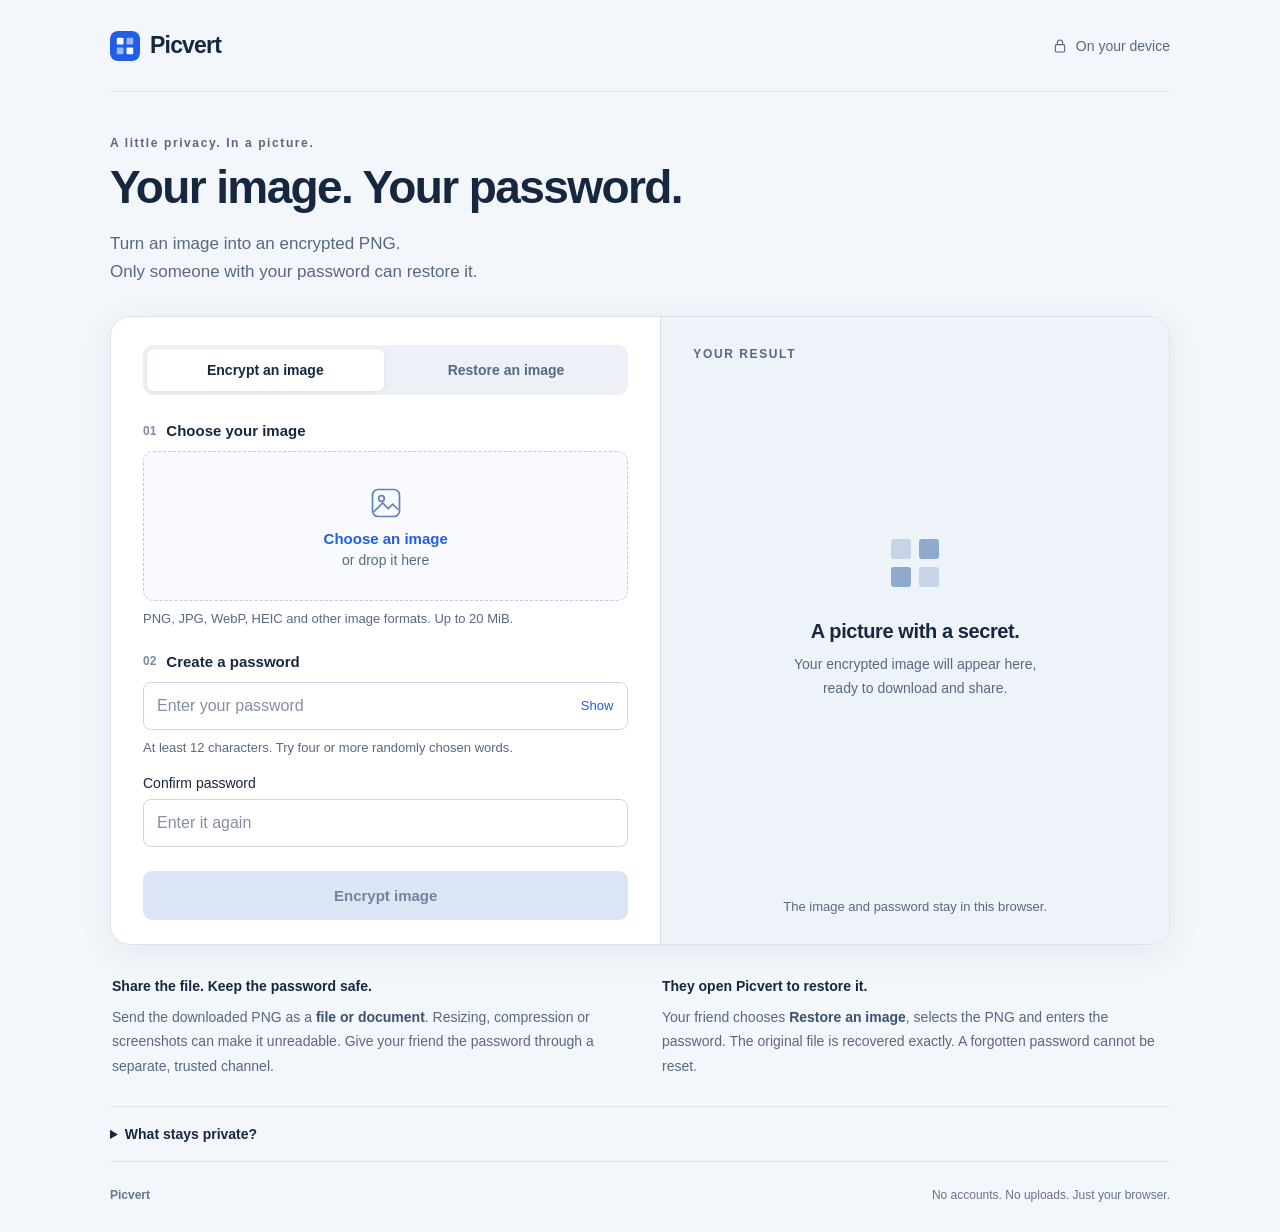
==== index.html @ cd5e401c "Build local password-encrypted image sharing for GitHub Pages" ====
<!doctype html>
<html lang="en">
<head>
  <meta charset="utf-8">
  <meta name="viewport" content="width=device-width, initial-scale=1">
  <meta http-equiv="Content-Security-Policy" content="default-src 'none'; script-src 'self'; style-src 'self'; img-src 'self' blob:; connect-src 'none'; font-src 'self'; base-uri 'none'; form-action 'none'; object-src 'none'">
  <meta name="referrer" content="no-referrer">
  <meta name="description" content="Encrypt an image with a password, share the encrypted PNG, and restore the original in your browser. Your files stay on your device.">
  <meta name="theme-color" content="#f3f6fa">
  <title>Picvert — Private images, locally</title>
  <link rel="icon" href="favicon.svg" type="image/svg+xml">
  <link rel="stylesheet" href="styles.css">
  <script src="core.js" defer></script>
  <script src="app.js" defer></script>
</head>
<body>
  <header class="site-header">
    <a class="brand" href="./" aria-label="Picvert home"><img src="favicon.svg" alt="" width="30" height="30">Picvert</a>
    <span class="local-label"><svg width="16" height="16" viewBox="0 0 24 24" fill="none" stroke="currentColor" stroke-width="1.7" aria-hidden="true"><rect x="5" y="10" width="14" height="11" rx="2"/><path d="M8 10V7a4 4 0 0 1 8 0v3"/></svg>On your device</span>
  </header>
  <main>
    <div class="intro">
      <p class="eyebrow">A little privacy. In a picture.</p>
      <h1>Your image. Your password.</h1>
      <p>Turn an image into an encrypted PNG.<br class="desktop-break"> Only someone with your password can restore it.</p>
    </div>
    <noscript><p class="notice error">Picvert needs JavaScript to encrypt and restore images locally. Enable it in your browser to continue.</p></noscript>
    <p id="support-error" class="notice error" role="alert" hidden></p>
    <section class="workspace" aria-label="Image encryption tool">
      <div class="editor">
        <div class="mode-switch" role="group" aria-label="Choose an action">
          <button type="button" id="encrypt-mode" aria-pressed="true">Encrypt an image</button>
          <button type="button" id="restore-mode" aria-pressed="false">Restore an image</button>
        </div>
        <form id="image-form" autocomplete="off">
          <fieldset id="controls">
            <legend class="sr-only">Image and password</legend>
            <div class="step-label"><span>01</span><label for="file-input" id="file-label">Choose your image</label></div>
            <div class="drop-zone" id="drop-zone">
              <input id="file-input" type="file" accept=".png,.jpg,.jpeg,.webp,.gif,.avif,.heic,.heif,.bmp,.tif,.tiff,.ico" aria-describedby="file-help file-detail">
              <div id="drop-empty">
                <svg class="upload-icon" width="36" height="36" viewBox="0 0 32 32" fill="none" stroke="currentColor" stroke-width="1.5" aria-hidden="true"><rect x="4" y="4" width="24" height="24" rx="5"/><circle cx="12" cy="12" r="2.5"/><path d="m5 24 8-8 5 5 4-4 5 5"/></svg>
                <strong id="choose-copy">Choose an image</strong><span>or drop it here</span>
              </div>
              <div id="selected-file" hidden>
                <img id="source-preview" alt="Selected image preview" hidden>
                <div><strong id="selected-name"></strong><span id="selected-size"></span><span class="change-copy">Choose a different image</span></div>
              </div>
            </div>
            <p class="field-help" id="file-help">PNG, JPG, WebP, HEIC and other image formats. Up to 20 MiB.</p>
            <p id="file-detail" class="sr-only" aria-live="polite"></p>
            <div class="step-label password-step"><span>02</span><label for="password" id="password-label">Create a password</label></div>
            <div class="password-wrap">
              <input id="password" type="password" autocomplete="new-password" placeholder="Enter your password" required minlength="12" maxlength="1024" aria-describedby="password-help" spellcheck="false" autocapitalize="none">
              <button type="button" id="show-password" aria-label="Show password" aria-pressed="false">Show</button>
            </div>
            <p class="field-help" id="password-help">At least 12 characters. Try four or more randomly chosen words.</p>
            <div id="confirm-wrap">
              <label class="confirm-label" for="confirm-password">Confirm password</label>
              <input id="confirm-password" type="password" autocomplete="new-password" placeholder="Enter it again" required maxlength="1024" spellcheck="false" autocapitalize="none">
            </div>
            <button class="primary-button" id="submit-button" type="submit" disabled>Encrypt image</button>
          </fieldset>
        </form>
        <p id="status" class="status" role="status" aria-live="polite" aria-atomic="true"></p>
        <button id="clear-button" class="text-button" type="button" hidden>Clear image and password</button>
      </div>
      <aside class="result-panel" aria-label="Your result">
        <div class="result-heading"><span class="eyebrow">YOUR RESULT</span><span id="result-tag" class="result-tag" hidden></span></div>
        <div id="result-empty" class="result-empty">
          <svg width="64" height="64" viewBox="0 0 64 64" fill="none" aria-hidden="true"><rect x="8" y="8" width="20" height="20" rx="3" fill="currentColor" opacity=".25"/><rect x="36" y="8" width="20" height="20" rx="3" fill="currentColor" opacity=".6"/><rect x="8" y="36" width="20" height="20" rx="3" fill="currentColor" opacity=".6"/><rect x="36" y="36" width="20" height="20" rx="3" fill="currentColor" opacity=".25"/></svg>
          <h2 id="empty-title">A picture with a secret.</h2>
          <p id="empty-description">Your encrypted image will appear here,<br>ready to download and share.</p>
        </div>
        <div id="result-ready" class="result-ready" hidden>
          <div class="result-image-wrap"><img id="result-image" alt="" hidden><p id="preview-unavailable" hidden>Preview unavailable in this browser.<br>Your original file is ready to download.</p></div>
          <h2 id="result-title"></h2><p id="result-info"></p>
          <a id="download-link" class="download-button">Download encrypted PNG</a>
        </div>
        <p id="result-hint" class="result-hint">The image and password stay in this browser.</p>
      </aside>
    </section>
    <div class="aftercare">
      <div><h2>Share the file. Keep the password safe.</h2><p>Send the downloaded PNG as a <strong>file or document</strong>. Resizing, compression or screenshots can make it unreadable. Give your friend the password through a separate, trusted channel.</p></div>
      <div><h2>They open Picvert to restore it.</h2><p>Your friend chooses <strong>Restore an image</strong>, selects the PNG and enters the password. The original file is recovered exactly. A forgotten password cannot be reset.</p></div>
    </div>
    <details class="privacy-details">
      <summary>What stays private?</summary>
      <div>
        <p>Images and passwords are processed on your device. This app has no upload server, analytics, accounts or browser storage. GitHub serves the page and may log your visit; it does not receive your selected image or password from this app.</p>
        <p>Picvert uses your browser’s AES-256-GCM encryption with a password-derived key. Use a strong, unique password: someone with the encrypted file can attempt password guesses offline. The file size is visible. The restored file includes its original metadata, such as any location information.</p>
        <p>This is an unaudited tool. Its protection depends on your password, your device and the code delivered by this page. Images from the old six-character scrambling prototype are not compatible.</p>
        <p><a href="https://github.com/QuentinQinkm/Picvert" target="_blank" rel="noopener noreferrer">Read the source on GitHub</a></p>
      </div>
    </details>
  </main>
  <footer><span>Picvert</span><span>No accounts. No uploads. Just your browser.</span></footer>
</body>
</html>
---- styles.css ----
:root {
  color-scheme:light;
  --ink:#15283f;
  --muted:#576980;
  --blue:#215ee8;
  --line:#dce3ed;
  --surface:#f3f6fa;
  font-family:Inter,-apple-system,BlinkMacSystemFont,"Segoe UI",sans-serif;
  color:var(--ink);
  background:var(--surface);
  font-synthesis:none;
}

* {
  box-sizing:border-box;
}

body {
  margin:0;
}

button,input,a {
  -webkit-tap-highlight-color:transparent;
}

button,input {
  font:inherit;
}

button,a {
  touch-action:manipulation;
}

button {
  cursor:pointer;
}

button:disabled {
  cursor:default;
}

a {
  color:var(--blue);
}

button:focus-visible,a:focus-visible,summary:focus-visible {
  outline:3px solid #72a1ff;
  outline-offset:4px;
}

[hidden] {
  display:none!important;
}

.site-header,main,footer {
  width:min(1060px,calc(100% - 64px));
  margin-inline:auto;
}

.site-header {
  height:92px;
  display:flex;
  align-items:center;
  justify-content:space-between;
  border-bottom:1px solid var(--line);
}

.brand {
  display:flex;
  gap:10px;
  align-items:center;
  color:var(--ink);
  font-size:23px;
  font-weight:750;
  text-decoration:none;
  letter-spacing:-.8px;
}

.brand img {
  border-radius:7px;
}

.local-label {
  display:flex;
  align-items:center;
  gap:8px;
  color:var(--muted);
  font-size:14px;
}

.intro {
  padding:44px 0 30px;
}

.eyebrow {
  font-size:12px;
  font-weight:700;
  letter-spacing:1.6px;
  color:var(--muted);
  margin:0 0 12px;
}

.intro h1 {
  font-size:clamp(30px,4.4vw,46px);
  line-height:1.13;
  letter-spacing:-1.6px;
  font-weight:700;
  margin:0 0 16px;
}

.intro>p:last-child {
  color:var(--muted);
  font-size:17px;
  line-height:1.65;
  margin:0;
}

.workspace {
  display:grid;
  grid-template-columns:1.08fr 1fr;
  border:1px solid var(--line);
  border-radius:20px;
  overflow:hidden;
  background:white;
  box-shadow:0 8px 35px #163f7410;
}

.editor {
  padding:28px 32px 24px;
}

.mode-switch {
  display:grid;
  grid-template-columns:1fr 1fr;
  gap:4px;
  background:#edf1f7;
  padding:4px;
  border-radius:10px;
  margin-bottom:27px;
}

.mode-switch button {
  border:0;
  border-radius:7px;
  min-height:42px;
  padding:9px 6px;
  font-size:14px;
  font-weight:650;
  color:var(--muted);
  background:transparent;
}

.mode-switch button[aria-pressed=true] {
  background:white;
  color:var(--ink);
  box-shadow:0 1px 5px #15283f12;
}

.mode-switch button:disabled {
  opacity:.55;
}

fieldset {
  padding:0;
  margin:0;
  border:0;
  min-width:0;
}

.step-label {
  display:flex;
  align-items:center;
  gap:10px;
  margin-bottom:12px;
  font-size:15px;
  font-weight:650;
}

.step-label>span {
  font-size:12px;
  color:#7b8ba1;
  font-weight:550;
  font-variant-numeric:tabular-nums;
}

.password-step {
  margin-top:23px;
}

.drop-zone {
  position:relative;
  min-height:150px;
  border:1.5px dashed #bdcce0;
  border-radius:10px;
  background:#f8faff;
  display:flex;
  align-items:center;
  justify-content:center;
  transition:background .15s,border-color .15s;
  padding:18px;
  text-align:center;
}

.drop-zone:hover,.drop-zone.dragging {
  background:#edf3ff;
  border-color:var(--blue);
}

.drop-zone:focus-within {
  outline:3px solid #72a1ff;
  outline-offset:3px;
}

.drop-zone input[type=file] {
  position:absolute;
  inset:0;
  width:100%;
  height:100%;
  opacity:0;
  cursor:pointer;
}

.drop-zone input:disabled {
  cursor:default;
}

#drop-empty {
  display:flex;
  flex-direction:column;
  align-items:center;
  pointer-events:none;
}

#drop-empty strong {
  font-size:15px;
  margin:9px 0 5px;
  color:var(--blue);
}

#drop-empty span {
  font-size:14px;
  color:var(--muted);
}

.upload-icon {
  color:#6083b7;
}

#selected-file {
  display:flex;
  align-items:center;
  gap:16px;
  text-align:left;
  min-width:0;
  width:100%;
  pointer-events:none;
}

#selected-file>div {
  min-width:0;
  display:flex;
  flex-direction:column;
  gap:6px;
}

#selected-name {
  overflow-wrap:anywhere;
  font-size:14px;
}

#selected-size {
  font-size:13px;
  color:var(--muted);
}

.change-copy {
  font-size:13px;
  color:var(--blue);
  margin-top:4px;
}

#source-preview {
  width:82px;
  height:88px;
  object-fit:contain;
  flex-shrink:0;
  border-radius:5px;
  background:#e7edf6;
}

.field-help {
  font-size:13px;
  color:var(--muted);
  line-height:1.6;
  margin:8px 0 0;
}

.password-step {
  margin-top:23px;
}

.password-wrap {
  position:relative;
}

input[type=password],input[type=text] {
  width:100%;
  height:48px;
  border:1px solid #ccd6e3;
  border-radius:8px;
  padding:11px 13px;
  color:var(--ink);
  background:white;
  font-size:16px;
  min-width:0;
}

input::placeholder {
  color:#8390a2;
}

input:focus {
  outline:2px solid #72a1ff;
  outline-offset:1px;
}

.password-wrap input {
  padding-right:65px;
}

.password-wrap button {
  position:absolute;
  right:5px;
  top:5px;
  bottom:5px;
  border:0;
  border-radius:5px;
  background:transparent;
  font-size:13px;
  color:var(--blue);
  padding:0 10px;
}

.confirm-label {
  display:block;
  font-size:14px;
  margin:16px 0 8px;
}

.primary-button,.download-button {
  display:flex;
  align-items:center;
  justify-content:center;
  min-height:49px;
  width:100%;
  padding:13px 18px;
  border:0;
  border-radius:9px;
  background:var(--blue);
  color:white;
  font-size:15px;
  font-weight:650;
  text-decoration:none;
  transition:background .15s;
}

.primary-button {
  margin-top:24px;
}

.primary-button:hover:not(:disabled) {
  background:#174bc2;
}

.primary-button:disabled {
  background:#dce5f3;
  color:#71839d;
}

.status {
  font-size:14px;
  line-height:1.5;
  color:var(--muted);
  margin:13px 0 0;
  overflow-wrap:anywhere;
}

.status:empty {
  display:none;
}

.status.error {
  color:#b12e3c;
}

.status.success {
  color:#27654d;
}

.text-button {
  border:0;
  padding:6px 0;
  background:transparent;
  color:var(--muted);
  font-size:13px;
  text-decoration:underline;
  text-underline-offset:3px;
  margin-top:8px;
}

.result-panel {
  background:#eef3fa;
  border-left:1px solid var(--line);
  padding:30px 32px 26px;
  display:flex;
  flex-direction:column;
  min-width:0;
}

.result-heading {
  display:flex;
  align-items:center;
  justify-content:space-between;
  gap:8px;
}

.result-heading .eyebrow {
  margin:0;
}

.result-tag {
  background:#dce7f8;
  border-radius:5px;
  font-size:12px;
  padding:5px 8px;
  color:#31527f;
}

.result-empty {
  flex:1;
  display:flex;
  align-items:center;
  justify-content:center;
  flex-direction:column;
  text-align:center;
  min-height:330px;
  color:#5278b3;
}

.result-empty h2 {
  font-size:20px;
  letter-spacing:-.4px;
  font-weight:650;
  margin:25px 0 10px;
  color:var(--ink);
}

.result-empty p {
  font-size:14px;
  line-height:1.7;
  color:var(--muted);
  margin:0;
}

.result-hint {
  font-size:13px;
  line-height:1.65;
  text-align:center;
  color:var(--muted);
  margin:26px 0 0;
}

.result-ready {
  flex:1;
  display:flex;
  flex-direction:column;
  justify-content:center;
  padding-top:24px;
}

.result-image-wrap {
  height:260px;
  display:flex;
  align-items:center;
  justify-content:center;
  border-radius:10px;
  background:#e3eaf5;
  overflow:hidden;
}

.result-image-wrap img {
  display:block;
  max-width:100%;
  max-height:100%;
  object-fit:contain;
}

.result-image-wrap img.encrypted {
  width:100%;
  height:100%;
  object-fit:cover;
  image-rendering:pixelated;
}

.result-image-wrap p {
  padding:20px;
  text-align:center;
  color:var(--muted);
  font-size:14px;
  line-height:1.6;
}

.result-ready h2 {
  font-size:18px;
  letter-spacing:-.3px;
  line-height:1.4;
  margin:19px 0 7px;
  overflow-wrap:anywhere;
}

#result-info {
  color:var(--muted);
  font-size:13px;
  line-height:1.6;
  margin:0 0 20px;
}

.download-button {
  background:var(--ink);
}

.download-button:hover {
  background:#294566;
}

.aftercare {
  display:grid;
  grid-template-columns:1fr 1fr;
  gap:44px;
  padding:31px 2px 28px;
}

.aftercare h2 {
  font-size:14px;
  font-weight:700;
  line-height:1.5;
  margin:0 0 8px;
}

.aftercare p {
  font-size:14px;
  line-height:1.75;
  color:var(--muted);
  margin:0;
}

.aftercare strong {
  font-weight:650;
  color:#3a526e;
}

.privacy-details {
  border-top:1px solid var(--line);
  border-bottom:1px solid var(--line);
  font-size:14px;
  color:var(--muted);
}

.privacy-details summary {
  padding:19px 0;
  cursor:pointer;
  font-weight:600;
  color:var(--ink);
}

.privacy-details>div {
  padding-bottom:10px;
  max-width:840px;
}

.privacy-details p {
  line-height:1.8;
  margin:0 0 14px;
}

footer {
  display:flex;
  justify-content:space-between;
  gap:16px;
  padding:26px 0 30px;
  color:#65758a;
  font-size:12px;
}

footer>span:first-child {
  font-weight:700;
}

.notice {
  padding:16px;
  border:1px solid #efc7cd;
  border-radius:10px;
  font-size:14px;
  line-height:1.6;
  background:#fff3f4;
  color:#963240;
  margin:0 0 20px;
}

.sr-only {
  position:absolute;
  width:1px;
  height:1px;
  padding:0;
  overflow:hidden;
  clip:rect(0,0,0,0);
  white-space:nowrap;
  border:0;
}

@media(max-width:740px) {
  .site-header,main,footer {
    width:calc(100% - 32px);
  }
  .site-header {
    height:74px;
  }
  .brand {
    font-size:21px;
  }
  .local-label {
    font-size:12px;
  }
  .intro {
    padding:30px 0 24px;
  }
  .intro h1 {
    letter-spacing:-1px;
  }
  .intro>p:last-child {
    font-size:16px;
  }
  .desktop-break {
    display:none;
  }
  .workspace {
    grid-template-columns:1fr;
    border-radius:15px;
  }
  .editor {
    padding:21px 20px;
  }
  .result-panel {
    border-left:0;
    border-top:1px solid var(--line);
    padding:24px 20px;
  }
  .result-empty {
    min-height:180px;
  }
  .result-empty svg {
    width:43px;
    height:43px;
  }
  .result-empty h2 {
    font-size:18px;
    margin-top:17px;
  }
  .result-hint {
    margin-top:18px;
  }
  .result-image-wrap {
    height:250px;
  }
  .aftercare {
    grid-template-columns:1fr;
    gap:20px;
    padding:25px 2px;
  }
  .eyebrow {
    letter-spacing:1.1px;
  }
  footer {
    font-size:12px;
    flex-wrap:wrap;
  }
  .primary-button,.download-button {
    min-height:50px;
  }
}

@media(prefers-reduced-motion:reduce) {
  * {
    transition:none!important;
  }
}
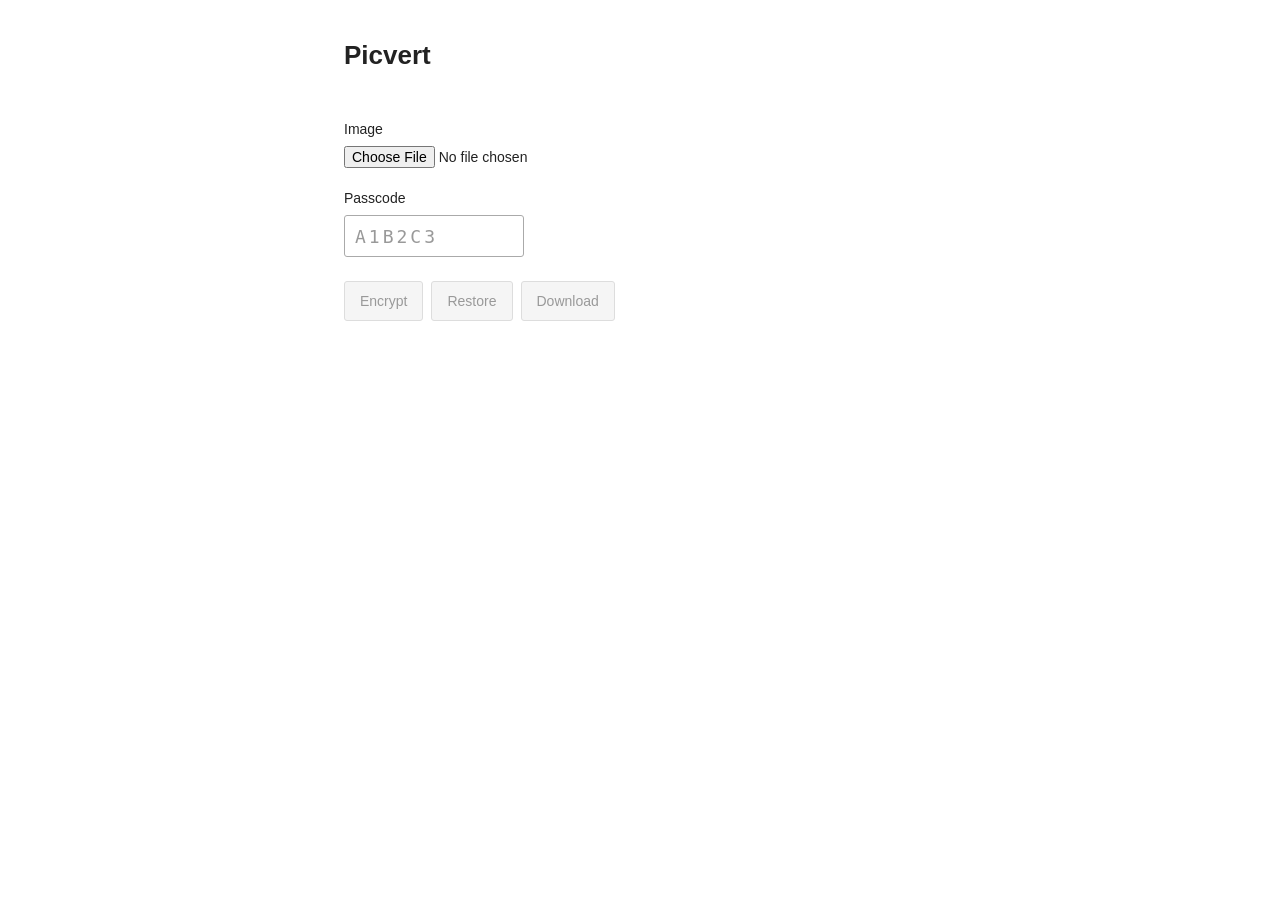
==== commit 0e24721d: "Restore simple Picvert interface and six-character passcodes" ====
--- a/index.html
+++ b/index.html
@@ -3,97 +3,33 @@
 <head>
   <meta charset="utf-8">
   <meta name="viewport" content="width=device-width, initial-scale=1">
-  <meta http-equiv="Content-Security-Policy" content="default-src 'none'; script-src 'self'; style-src 'self'; img-src 'self' blob:; connect-src 'none'; font-src 'self'; base-uri 'none'; form-action 'none'; object-src 'none'">
+  <meta http-equiv="Content-Security-Policy" content="default-src 'none'; script-src 'self'; style-src 'self'; img-src 'self' blob:; connect-src 'none'; base-uri 'none'; form-action 'none'; object-src 'none'">
   <meta name="referrer" content="no-referrer">
-  <meta name="description" content="Encrypt an image with a password, share the encrypted PNG, and restore the original in your browser. Your files stay on your device.">
-  <meta name="theme-color" content="#f3f6fa">
-  <title>Picvert — Private images, locally</title>
+  <title>Picvert</title>
   <link rel="icon" href="favicon.svg" type="image/svg+xml">
   <link rel="stylesheet" href="styles.css">
   <script src="core.js" defer></script>
   <script src="app.js" defer></script>
 </head>
 <body>
-  <header class="site-header">
-    <a class="brand" href="./" aria-label="Picvert home"><img src="favicon.svg" alt="" width="30" height="30">Picvert</a>
-    <span class="local-label"><svg width="16" height="16" viewBox="0 0 24 24" fill="none" stroke="currentColor" stroke-width="1.7" aria-hidden="true"><rect x="5" y="10" width="14" height="11" rx="2"/><path d="M8 10V7a4 4 0 0 1 8 0v3"/></svg>On your device</span>
-  </header>
   <main>
-    <div class="intro">
-      <p class="eyebrow">A little privacy. In a picture.</p>
-      <h1>Your image. Your password.</h1>
-      <p>Turn an image into an encrypted PNG.<br class="desktop-break"> Only someone with your password can restore it.</p>
-    </div>
-    <noscript><p class="notice error">Picvert needs JavaScript to encrypt and restore images locally. Enable it in your browser to continue.</p></noscript>
-    <p id="support-error" class="notice error" role="alert" hidden></p>
-    <section class="workspace" aria-label="Image encryption tool">
-      <div class="editor">
-        <div class="mode-switch" role="group" aria-label="Choose an action">
-          <button type="button" id="encrypt-mode" aria-pressed="true">Encrypt an image</button>
-          <button type="button" id="restore-mode" aria-pressed="false">Restore an image</button>
+    <h1>Picvert</h1>
+    <noscript>Enable JavaScript to use Picvert.</noscript>
+    <form id="image-form" autocomplete="off">
+      <fieldset id="controls">
+        <label for="file-input">Image</label>
+        <input id="file-input" type="file" accept=".png,.jpg,.jpeg,.webp,.gif,.avif,.heic,.heif,.bmp,.tif,.tiff,.ico">
+        <label for="passcode">Passcode</label>
+        <input id="passcode" type="text" placeholder="A1B2C3" maxlength="1024" autocomplete="off" autocapitalize="characters" spellcheck="false" aria-label="Passcode, 1 to 6 letters or numbers">
+        <div class="actions">
+          <button id="encrypt-button" type="submit" disabled>Encrypt</button>
+          <button id="restore-button" type="button" disabled>Restore</button>
+          <button id="download-button" type="button" disabled>Download</button>
         </div>
-        <form id="image-form" autocomplete="off">
-          <fieldset id="controls">
-            <legend class="sr-only">Image and password</legend>
-            <div class="step-label"><span>01</span><label for="file-input" id="file-label">Choose your image</label></div>
-            <div class="drop-zone" id="drop-zone">
-              <input id="file-input" type="file" accept=".png,.jpg,.jpeg,.webp,.gif,.avif,.heic,.heif,.bmp,.tif,.tiff,.ico" aria-describedby="file-help file-detail">
-              <div id="drop-empty">
-                <svg class="upload-icon" width="36" height="36" viewBox="0 0 32 32" fill="none" stroke="currentColor" stroke-width="1.5" aria-hidden="true"><rect x="4" y="4" width="24" height="24" rx="5"/><circle cx="12" cy="12" r="2.5"/><path d="m5 24 8-8 5 5 4-4 5 5"/></svg>
-                <strong id="choose-copy">Choose an image</strong><span>or drop it here</span>
-              </div>
-              <div id="selected-file" hidden>
-                <img id="source-preview" alt="Selected image preview" hidden>
-                <div><strong id="selected-name"></strong><span id="selected-size"></span><span class="change-copy">Choose a different image</span></div>
-              </div>
-            </div>
-            <p class="field-help" id="file-help">PNG, JPG, WebP, HEIC and other image formats. Up to 20 MiB.</p>
-            <p id="file-detail" class="sr-only" aria-live="polite"></p>
-            <div class="step-label password-step"><span>02</span><label for="password" id="password-label">Create a password</label></div>
-            <div class="password-wrap">
-              <input id="password" type="password" autocomplete="new-password" placeholder="Enter your password" required minlength="12" maxlength="1024" aria-describedby="password-help" spellcheck="false" autocapitalize="none">
-              <button type="button" id="show-password" aria-label="Show password" aria-pressed="false">Show</button>
-            </div>
-            <p class="field-help" id="password-help">At least 12 characters. Try four or more randomly chosen words.</p>
-            <div id="confirm-wrap">
-              <label class="confirm-label" for="confirm-password">Confirm password</label>
-              <input id="confirm-password" type="password" autocomplete="new-password" placeholder="Enter it again" required maxlength="1024" spellcheck="false" autocapitalize="none">
-            </div>
-            <button class="primary-button" id="submit-button" type="submit" disabled>Encrypt image</button>
-          </fieldset>
-        </form>
-        <p id="status" class="status" role="status" aria-live="polite" aria-atomic="true"></p>
-        <button id="clear-button" class="text-button" type="button" hidden>Clear image and password</button>
-      </div>
-      <aside class="result-panel" aria-label="Your result">
-        <div class="result-heading"><span class="eyebrow">YOUR RESULT</span><span id="result-tag" class="result-tag" hidden></span></div>
-        <div id="result-empty" class="result-empty">
-          <svg width="64" height="64" viewBox="0 0 64 64" fill="none" aria-hidden="true"><rect x="8" y="8" width="20" height="20" rx="3" fill="currentColor" opacity=".25"/><rect x="36" y="8" width="20" height="20" rx="3" fill="currentColor" opacity=".6"/><rect x="8" y="36" width="20" height="20" rx="3" fill="currentColor" opacity=".6"/><rect x="36" y="36" width="20" height="20" rx="3" fill="currentColor" opacity=".25"/></svg>
-          <h2 id="empty-title">A picture with a secret.</h2>
-          <p id="empty-description">Your encrypted image will appear here,<br>ready to download and share.</p>
-        </div>
-        <div id="result-ready" class="result-ready" hidden>
-          <div class="result-image-wrap"><img id="result-image" alt="" hidden><p id="preview-unavailable" hidden>Preview unavailable in this browser.<br>Your original file is ready to download.</p></div>
-          <h2 id="result-title"></h2><p id="result-info"></p>
-          <a id="download-link" class="download-button">Download encrypted PNG</a>
-        </div>
-        <p id="result-hint" class="result-hint">The image and password stay in this browser.</p>
-      </aside>
-    </section>
-    <div class="aftercare">
-      <div><h2>Share the file. Keep the password safe.</h2><p>Send the downloaded PNG as a <strong>file or document</strong>. Resizing, compression or screenshots can make it unreadable. Give your friend the password through a separate, trusted channel.</p></div>
-      <div><h2>They open Picvert to restore it.</h2><p>Your friend chooses <strong>Restore an image</strong>, selects the PNG and enters the password. The original file is recovered exactly. A forgotten password cannot be reset.</p></div>
-    </div>
-    <details class="privacy-details">
-      <summary>What stays private?</summary>
-      <div>
-        <p>Images and passwords are processed on your device. This app has no upload server, analytics, accounts or browser storage. GitHub serves the page and may log your visit; it does not receive your selected image or password from this app.</p>
-        <p>Picvert uses your browser’s AES-256-GCM encryption with a password-derived key. Use a strong, unique password: someone with the encrypted file can attempt password guesses offline. The file size is visible. The restored file includes its original metadata, such as any location information.</p>
-        <p>This is an unaudited tool. Its protection depends on your password, your device and the code delivered by this page. Images from the old six-character scrambling prototype are not compatible.</p>
-        <p><a href="https://github.com/QuentinQinkm/Picvert" target="_blank" rel="noopener noreferrer">Read the source on GitHub</a></p>
-      </div>
-    </details>
+      </fieldset>
+    </form>
+    <p id="status" role="status" aria-live="polite" aria-atomic="true"></p>
+    <img id="preview" alt="" hidden>
   </main>
-  <footer><span>Picvert</span><span>No accounts. No uploads. Just your browser.</span></footer>
 </body>
 </html>
--- a/styles.css
+++ b/styles.css
@@ -1,696 +1,48 @@
 :root {
-  color-scheme:light;
-  --ink:#15283f;
-  --muted:#576980;
-  --blue:#215ee8;
-  --line:#dce3ed;
-  --surface:#f3f6fa;
-  font-family:Inter,-apple-system,BlinkMacSystemFont,"Segoe UI",sans-serif;
-  color:var(--ink);
-  background:var(--surface);
-  font-synthesis:none;
+  color-scheme: light;
+  font-family: -apple-system, BlinkMacSystemFont, "Segoe UI", sans-serif;
+  color: #222;
+  background: #fff;
 }
 
-* {
-  box-sizing:border-box;
+* { box-sizing: border-box; }
+[hidden] { display: none !important; }
+
+body { margin: 0; }
+main { max-width: 640px; margin: 40px auto; padding: 0 24px; }
+h1 { font-size: 26px; font-weight: 600; margin: 0 0 28px; }
+fieldset { padding: 0; margin: 0; border: 0; min-width: 0; }
+label { display: block; font-size: 14px; margin: 22px 0 9px; }
+input, button { font: inherit; }
+input[type="file"] { display: block; max-width: 100%; font-size: 14px; }
+#passcode {
+  width: 180px;
+  height: 42px;
+  padding: 8px 10px;
+  border: 1px solid #aaa;
+  border-radius: 3px;
+  font-family: ui-monospace, monospace;
+  font-size: 18px;
+  letter-spacing: 3px;
 }
-
-body {
-  margin:0;
+#passcode::placeholder { color: #999; }
+.actions { display: flex; flex-wrap: wrap; gap: 8px; margin-top: 24px; }
+button {
+  min-height: 40px;
+  padding: 7px 15px;
+  color: #222;
+  background: #f5f5f5;
+  border: 1px solid #aaa;
+  border-radius: 3px;
+  cursor: pointer;
+  font-size: 14px;
 }
-
-button,input,a {
-  -webkit-tap-highlight-color:transparent;
-}
-
-button,input {
-  font:inherit;
-}
-
-button,a {
-  touch-action:manipulation;
-}
-
-button {
-  cursor:pointer;
-}
-
-button:disabled {
-  cursor:default;
-}
-
-a {
-  color:var(--blue);
-}
-
-button:focus-visible,a:focus-visible,summary:focus-visible {
-  outline:3px solid #72a1ff;
-  outline-offset:4px;
-}
-
-[hidden] {
-  display:none!important;
-}
-
-.site-header,main,footer {
-  width:min(1060px,calc(100% - 64px));
-  margin-inline:auto;
-}
-
-.site-header {
-  height:92px;
-  display:flex;
-  align-items:center;
-  justify-content:space-between;
-  border-bottom:1px solid var(--line);
-}
-
-.brand {
-  display:flex;
-  gap:10px;
-  align-items:center;
-  color:var(--ink);
-  font-size:23px;
-  font-weight:750;
-  text-decoration:none;
-  letter-spacing:-.8px;
-}
-
-.brand img {
-  border-radius:7px;
-}
-
-.local-label {
-  display:flex;
-  align-items:center;
-  gap:8px;
-  color:var(--muted);
-  font-size:14px;
-}
-
-.intro {
-  padding:44px 0 30px;
-}
-
-.eyebrow {
-  font-size:12px;
-  font-weight:700;
-  letter-spacing:1.6px;
-  color:var(--muted);
-  margin:0 0 12px;
-}
-
-.intro h1 {
-  font-size:clamp(30px,4.4vw,46px);
-  line-height:1.13;
-  letter-spacing:-1.6px;
-  font-weight:700;
-  margin:0 0 16px;
-}
-
-.intro>p:last-child {
-  color:var(--muted);
-  font-size:17px;
-  line-height:1.65;
-  margin:0;
-}
-
-.workspace {
-  display:grid;
-  grid-template-columns:1.08fr 1fr;
-  border:1px solid var(--line);
-  border-radius:20px;
-  overflow:hidden;
-  background:white;
-  box-shadow:0 8px 35px #163f7410;
-}
-
-.editor {
-  padding:28px 32px 24px;
-}
-
-.mode-switch {
-  display:grid;
-  grid-template-columns:1fr 1fr;
-  gap:4px;
-  background:#edf1f7;
-  padding:4px;
-  border-radius:10px;
-  margin-bottom:27px;
-}
-
-.mode-switch button {
-  border:0;
-  border-radius:7px;
-  min-height:42px;
-  padding:9px 6px;
-  font-size:14px;
-  font-weight:650;
-  color:var(--muted);
-  background:transparent;
-}
-
-.mode-switch button[aria-pressed=true] {
-  background:white;
-  color:var(--ink);
-  box-shadow:0 1px 5px #15283f12;
-}
-
-.mode-switch button:disabled {
-  opacity:.55;
-}
-
-fieldset {
-  padding:0;
-  margin:0;
-  border:0;
-  min-width:0;
-}
-
-.step-label {
-  display:flex;
-  align-items:center;
-  gap:10px;
-  margin-bottom:12px;
-  font-size:15px;
-  font-weight:650;
-}
-
-.step-label>span {
-  font-size:12px;
-  color:#7b8ba1;
-  font-weight:550;
-  font-variant-numeric:tabular-nums;
-}
-
-.password-step {
-  margin-top:23px;
-}
-
-.drop-zone {
-  position:relative;
-  min-height:150px;
-  border:1.5px dashed #bdcce0;
-  border-radius:10px;
-  background:#f8faff;
-  display:flex;
-  align-items:center;
-  justify-content:center;
-  transition:background .15s,border-color .15s;
-  padding:18px;
-  text-align:center;
-}
-
-.drop-zone:hover,.drop-zone.dragging {
-  background:#edf3ff;
-  border-color:var(--blue);
-}
-
-.drop-zone:focus-within {
-  outline:3px solid #72a1ff;
-  outline-offset:3px;
-}
-
-.drop-zone input[type=file] {
-  position:absolute;
-  inset:0;
-  width:100%;
-  height:100%;
-  opacity:0;
-  cursor:pointer;
-}
-
-.drop-zone input:disabled {
-  cursor:default;
-}
-
-#drop-empty {
-  display:flex;
-  flex-direction:column;
-  align-items:center;
-  pointer-events:none;
-}
-
-#drop-empty strong {
-  font-size:15px;
-  margin:9px 0 5px;
-  color:var(--blue);
-}
-
-#drop-empty span {
-  font-size:14px;
-  color:var(--muted);
-}
-
-.upload-icon {
-  color:#6083b7;
-}
-
-#selected-file {
-  display:flex;
-  align-items:center;
-  gap:16px;
-  text-align:left;
-  min-width:0;
-  width:100%;
-  pointer-events:none;
-}
-
-#selected-file>div {
-  min-width:0;
-  display:flex;
-  flex-direction:column;
-  gap:6px;
-}
-
-#selected-name {
-  overflow-wrap:anywhere;
-  font-size:14px;
-}
-
-#selected-size {
-  font-size:13px;
-  color:var(--muted);
-}
-
-.change-copy {
-  font-size:13px;
-  color:var(--blue);
-  margin-top:4px;
-}
-
-#source-preview {
-  width:82px;
-  height:88px;
-  object-fit:contain;
-  flex-shrink:0;
-  border-radius:5px;
-  background:#e7edf6;
-}
-
-.field-help {
-  font-size:13px;
-  color:var(--muted);
-  line-height:1.6;
-  margin:8px 0 0;
-}
-
-.password-step {
-  margin-top:23px;
-}
-
-.password-wrap {
-  position:relative;
-}
-
-input[type=password],input[type=text] {
-  width:100%;
-  height:48px;
-  border:1px solid #ccd6e3;
-  border-radius:8px;
-  padding:11px 13px;
-  color:var(--ink);
-  background:white;
-  font-size:16px;
-  min-width:0;
-}
-
-input::placeholder {
-  color:#8390a2;
-}
-
-input:focus {
-  outline:2px solid #72a1ff;
-  outline-offset:1px;
-}
-
-.password-wrap input {
-  padding-right:65px;
-}
-
-.password-wrap button {
-  position:absolute;
-  right:5px;
-  top:5px;
-  bottom:5px;
-  border:0;
-  border-radius:5px;
-  background:transparent;
-  font-size:13px;
-  color:var(--blue);
-  padding:0 10px;
-}
-
-.confirm-label {
-  display:block;
-  font-size:14px;
-  margin:16px 0 8px;
-}
-
-.primary-button,.download-button {
-  display:flex;
-  align-items:center;
-  justify-content:center;
-  min-height:49px;
-  width:100%;
-  padding:13px 18px;
-  border:0;
-  border-radius:9px;
-  background:var(--blue);
-  color:white;
-  font-size:15px;
-  font-weight:650;
-  text-decoration:none;
-  transition:background .15s;
-}
-
-.primary-button {
-  margin-top:24px;
-}
-
-.primary-button:hover:not(:disabled) {
-  background:#174bc2;
-}
-
-.primary-button:disabled {
-  background:#dce5f3;
-  color:#71839d;
-}
-
-.status {
-  font-size:14px;
-  line-height:1.5;
-  color:var(--muted);
-  margin:13px 0 0;
-  overflow-wrap:anywhere;
-}
-
-.status:empty {
-  display:none;
-}
-
-.status.error {
-  color:#b12e3c;
-}
-
-.status.success {
-  color:#27654d;
-}
-
-.text-button {
-  border:0;
-  padding:6px 0;
-  background:transparent;
-  color:var(--muted);
-  font-size:13px;
-  text-decoration:underline;
-  text-underline-offset:3px;
-  margin-top:8px;
-}
-
-.result-panel {
-  background:#eef3fa;
-  border-left:1px solid var(--line);
-  padding:30px 32px 26px;
-  display:flex;
-  flex-direction:column;
-  min-width:0;
-}
-
-.result-heading {
-  display:flex;
-  align-items:center;
-  justify-content:space-between;
-  gap:8px;
-}
-
-.result-heading .eyebrow {
-  margin:0;
-}
-
-.result-tag {
-  background:#dce7f8;
-  border-radius:5px;
-  font-size:12px;
-  padding:5px 8px;
-  color:#31527f;
-}
-
-.result-empty {
-  flex:1;
-  display:flex;
-  align-items:center;
-  justify-content:center;
-  flex-direction:column;
-  text-align:center;
-  min-height:330px;
-  color:#5278b3;
-}
-
-.result-empty h2 {
-  font-size:20px;
-  letter-spacing:-.4px;
-  font-weight:650;
-  margin:25px 0 10px;
-  color:var(--ink);
-}
-
-.result-empty p {
-  font-size:14px;
-  line-height:1.7;
-  color:var(--muted);
-  margin:0;
-}
-
-.result-hint {
-  font-size:13px;
-  line-height:1.65;
-  text-align:center;
-  color:var(--muted);
-  margin:26px 0 0;
-}
-
-.result-ready {
-  flex:1;
-  display:flex;
-  flex-direction:column;
-  justify-content:center;
-  padding-top:24px;
-}
-
-.result-image-wrap {
-  height:260px;
-  display:flex;
-  align-items:center;
-  justify-content:center;
-  border-radius:10px;
-  background:#e3eaf5;
-  overflow:hidden;
-}
-
-.result-image-wrap img {
-  display:block;
-  max-width:100%;
-  max-height:100%;
-  object-fit:contain;
-}
-
-.result-image-wrap img.encrypted {
-  width:100%;
-  height:100%;
-  object-fit:cover;
-  image-rendering:pixelated;
-}
-
-.result-image-wrap p {
-  padding:20px;
-  text-align:center;
-  color:var(--muted);
-  font-size:14px;
-  line-height:1.6;
-}
-
-.result-ready h2 {
-  font-size:18px;
-  letter-spacing:-.3px;
-  line-height:1.4;
-  margin:19px 0 7px;
-  overflow-wrap:anywhere;
-}
-
-#result-info {
-  color:var(--muted);
-  font-size:13px;
-  line-height:1.6;
-  margin:0 0 20px;
-}
-
-.download-button {
-  background:var(--ink);
-}
-
-.download-button:hover {
-  background:#294566;
-}
-
-.aftercare {
-  display:grid;
-  grid-template-columns:1fr 1fr;
-  gap:44px;
-  padding:31px 2px 28px;
-}
-
-.aftercare h2 {
-  font-size:14px;
-  font-weight:700;
-  line-height:1.5;
-  margin:0 0 8px;
-}
-
-.aftercare p {
-  font-size:14px;
-  line-height:1.75;
-  color:var(--muted);
-  margin:0;
-}
-
-.aftercare strong {
-  font-weight:650;
-  color:#3a526e;
-}
-
-.privacy-details {
-  border-top:1px solid var(--line);
-  border-bottom:1px solid var(--line);
-  font-size:14px;
-  color:var(--muted);
-}
-
-.privacy-details summary {
-  padding:19px 0;
-  cursor:pointer;
-  font-weight:600;
-  color:var(--ink);
-}
-
-.privacy-details>div {
-  padding-bottom:10px;
-  max-width:840px;
-}
-
-.privacy-details p {
-  line-height:1.8;
-  margin:0 0 14px;
-}
-
-footer {
-  display:flex;
-  justify-content:space-between;
-  gap:16px;
-  padding:26px 0 30px;
-  color:#65758a;
-  font-size:12px;
-}
-
-footer>span:first-child {
-  font-weight:700;
-}
-
-.notice {
-  padding:16px;
-  border:1px solid #efc7cd;
-  border-radius:10px;
-  font-size:14px;
-  line-height:1.6;
-  background:#fff3f4;
-  color:#963240;
-  margin:0 0 20px;
-}
-
-.sr-only {
-  position:absolute;
-  width:1px;
-  height:1px;
-  padding:0;
-  overflow:hidden;
-  clip:rect(0,0,0,0);
-  white-space:nowrap;
-  border:0;
-}
-
-@media(max-width:740px) {
-  .site-header,main,footer {
-    width:calc(100% - 32px);
-  }
-  .site-header {
-    height:74px;
-  }
-  .brand {
-    font-size:21px;
-  }
-  .local-label {
-    font-size:12px;
-  }
-  .intro {
-    padding:30px 0 24px;
-  }
-  .intro h1 {
-    letter-spacing:-1px;
-  }
-  .intro>p:last-child {
-    font-size:16px;
-  }
-  .desktop-break {
-    display:none;
-  }
-  .workspace {
-    grid-template-columns:1fr;
-    border-radius:15px;
-  }
-  .editor {
-    padding:21px 20px;
-  }
-  .result-panel {
-    border-left:0;
-    border-top:1px solid var(--line);
-    padding:24px 20px;
-  }
-  .result-empty {
-    min-height:180px;
-  }
-  .result-empty svg {
-    width:43px;
-    height:43px;
-  }
-  .result-empty h2 {
-    font-size:18px;
-    margin-top:17px;
-  }
-  .result-hint {
-    margin-top:18px;
-  }
-  .result-image-wrap {
-    height:250px;
-  }
-  .aftercare {
-    grid-template-columns:1fr;
-    gap:20px;
-    padding:25px 2px;
-  }
-  .eyebrow {
-    letter-spacing:1.1px;
-  }
-  footer {
-    font-size:12px;
-    flex-wrap:wrap;
-  }
-  .primary-button,.download-button {
-    min-height:50px;
-  }
-}
-
-@media(prefers-reduced-motion:reduce) {
-  * {
-    transition:none!important;
-  }
-}
+button:hover:not(:disabled) { background: #e9e9e9; }
+button:disabled { color: #999; border-color: #ddd; cursor: default; }
+input:focus-visible, button:focus-visible { outline: 2px solid #444; outline-offset: 3px; }
+#status { font-size: 14px; line-height: 1.5; margin: 16px 0 0; overflow-wrap: anywhere; }
+#status:empty { display: none; }
+#status.error { color: #b02020; }
+#preview { display: block; width: auto; max-width: 100%; max-height: 520px; margin-top: 20px; object-fit: contain; }
+#preview.encrypted { image-rendering: pixelated; }
+@media (max-width: 480px) { main { margin-top: 28px; } }
